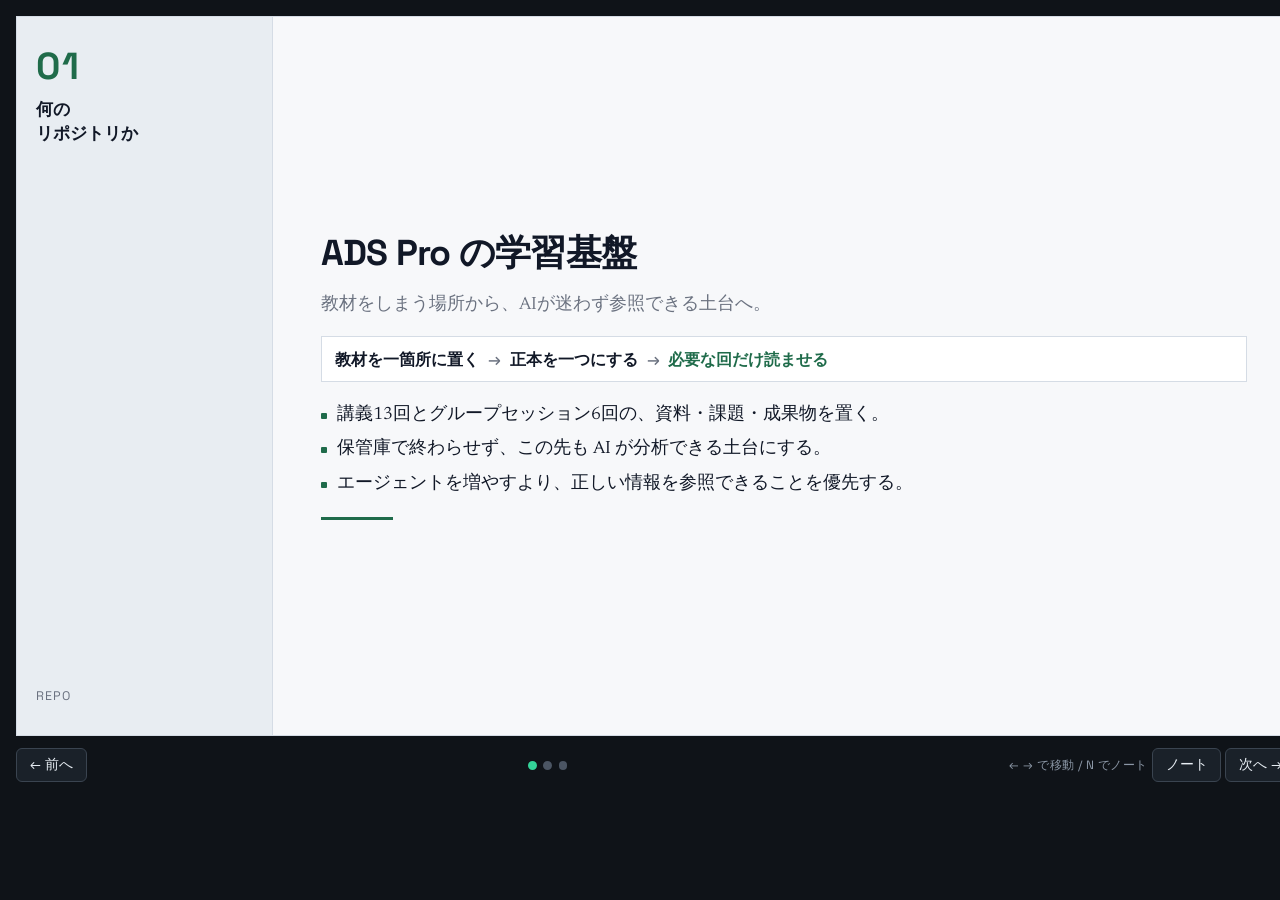
==== lectures/2nd/monthly-assignment/deliverables/slides/index.html @ b725f147 "Add 2nd lecture slides for the repository presentation Summarize the learning-repo redesign into a 3" ====
<!DOCTYPE html>
<html lang="ja">
<head>
  <meta charset="UTF-8" />
  <meta name="viewport" content="width=device-width, initial-scale=1" />
  <title>ADS Pro 学習リポジトリ（3枚）</title>
  <link rel="preconnect" href="https://fonts.googleapis.com" />
  <link rel="preconnect" href="https://fonts.gstatic.com" crossorigin />
  <link href="https://fonts.googleapis.com/css2?family=Newsreader:opsz,wght@6..72,400;6..72,600&family=Space+Grotesk:wght@500;600;700&display=swap" rel="stylesheet" />
  <style>
:root {
  --bg: #f7f8fa;
  --ink: #111827;
  --muted: #6b7280;
  --accent: #1f6b4a;
  --panel: #e8edf2;
  --line: #d5dce5;
  --rail: #e8edf2;
  --font-display: "Space Grotesk", "Helvetica Neue", "Noto Sans JP", "Noto Sans CJK JP", sans-serif;
  --font-body: "Newsreader", "Times New Roman", "Noto Serif JP", "Noto Sans CJK JP", serif;
  --slide-w: min(100vw, calc(100vh * 16 / 9));
  --slide-h: calc(var(--slide-w) * 9 / 16);
}

*,
*::before,
*::after {
  box-sizing: border-box;
}

html {
  color-scheme: light;
}

html,
body {
  margin: 0;
  min-height: 100%;
  background: #0f1318;
  color: var(--ink);
  font-family: var(--font-body);
}

body {
  display: grid;
  place-items: center;
  gap: 0.75rem;
  padding: 1rem;
}

.deck {
  width: var(--slide-w);
  height: var(--slide-h);
  position: relative;
  overflow: hidden;
  background: var(--bg);
  border: 1px solid var(--line);
}

.slide {
  position: absolute;
  inset: 0;
  display: none;
  grid-template-columns: 20% 1fr;
}

.slide.is-active {
  display: grid;
}

.rail {
  background: var(--rail);
  border-right: 1px solid var(--line);
  padding: clamp(1.1rem, 3.4vh, 2.1rem) clamp(0.85rem, 1.5vw, 1.25rem);
  display: flex;
  flex-direction: column;
  gap: 0.75rem;
}

.rail-num {
  font-family: var(--font-display);
  font-weight: 700;
  font-size: clamp(1.5rem, 3.4vw, 2.35rem);
  color: var(--accent);
  letter-spacing: 0.04em;
  line-height: 1;
}

.rail-question {
  font-family: var(--font-display);
  font-weight: 600;
  font-size: clamp(0.8rem, 1.4vw, 1.08rem);
  line-height: 1.4;
  color: var(--ink);
}

.rail-meta {
  margin-top: auto;
  font-family: var(--font-display);
  font-size: clamp(0.65rem, 1vw, 0.78rem);
  color: var(--muted);
  letter-spacing: 0.08em;
  text-transform: uppercase;
}

.main {
  padding: clamp(1.35rem, 4.4vh, 2.6rem) clamp(1.5rem, 4.4vw, 3rem);
  display: flex;
  flex-direction: column;
  justify-content: center;
  gap: clamp(0.75rem, 1.8vh, 1.15rem);
  min-width: 0;
}

.title {
  margin: 0;
  font-family: var(--font-display);
  font-weight: 700;
  font-size: clamp(1.35rem, 2.9vw, 2.25rem);
  line-height: 1.22;
  color: var(--ink);
  letter-spacing: -0.02em;
  max-width: 100%;
}

.lead {
  margin: 0;
  color: var(--muted);
  font-size: clamp(0.95rem, 1.4vw, 1.12rem);
  line-height: 1.45;
  max-width: 100%;
}

.flow {
  display: flex;
  flex-wrap: wrap;
  align-items: center;
  gap: 0.45rem 0.55rem;
  margin: 0.1rem 0 0.15rem;
  padding: 0.7rem 0.85rem;
  background: #fff;
  border: 1px solid var(--line);
  font-family: var(--font-display);
  font-size: clamp(0.82rem, 1.25vw, 1.02rem);
  font-weight: 600;
  line-height: 1.35;
  color: var(--ink);
}

.flow-step {
  white-space: nowrap;
}

.flow-step.is-ai {
  color: var(--accent);
}

.flow-arrow {
  color: var(--muted);
  font-weight: 500;
}

.points {
  list-style: none;
  margin: 0.15rem 0 0;
  padding: 0;
  display: grid;
  gap: 0.55rem;
}

.points li {
  position: relative;
  padding-left: 1.05rem;
  font-size: clamp(0.95rem, 1.4vw, 1.14rem);
  line-height: 1.42;
  max-width: 100%;
}

.points li::before {
  content: "";
  position: absolute;
  left: 0;
  top: 0.55em;
  width: 0.38rem;
  height: 0.38rem;
  border-radius: 1px;
  background: var(--accent);
}

.points strong {
  font-family: var(--font-display);
  font-weight: 650;
}

.tree {
  margin: 0;
  padding: 0.85rem 1rem;
  background: #fff;
  border: 1px solid var(--line);
  display: grid;
  gap: 0.28rem;
}

.tree-row {
  display: grid;
  grid-template-columns: minmax(14rem, 1.35fr) minmax(0, 1fr);
  gap: 0.6rem 1rem;
  align-items: baseline;
  font-family: var(--font-display);
  font-size: clamp(0.82rem, 1.28vw, 1.05rem);
  font-weight: 600;
  line-height: 1.35;
  color: var(--ink);
}

.tree-row.is-root {
  color: var(--accent);
  font-weight: 700;
  grid-template-columns: 1fr;
}

.tree-row.is-child {
  padding-left: 1.35rem;
}

.tree-role {
  color: var(--muted);
  font-weight: 500;
}

.rules {
  list-style: none;
  margin: 0;
  padding: 0;
  display: grid;
  gap: 0.7rem;
}

.rules li {
  padding: 0.72rem 0.95rem 0.78rem;
  background: #fff;
  border: 1px solid var(--line);
  border-left: 4px solid var(--accent);
}

.rule-label {
  display: block;
  margin-bottom: 0.22rem;
  font-family: var(--font-display);
  font-weight: 700;
  font-size: clamp(0.95rem, 1.45vw, 1.16rem);
  line-height: 1.3;
  color: var(--accent);
}

.rule-body {
  display: block;
  font-size: clamp(0.92rem, 1.32vw, 1.08rem);
  line-height: 1.45;
  color: var(--ink);
}

.accent-bar {
  width: 4.5rem;
  height: 3px;
  background: var(--accent);
  margin-top: 0.2rem;
}

.controls {
  width: var(--slide-w);
  display: flex;
  align-items: center;
  justify-content: space-between;
  gap: 0.75rem;
  color: #d7dde5;
  font-family: var(--font-display);
  font-size: 0.85rem;
}

.controls button {
  appearance: none;
  border: 1px solid #3a4450;
  background: #1a2129;
  color: #e8eef4;
  border-radius: 6px;
  padding: 0.45rem 0.8rem;
  font: inherit;
  cursor: pointer;
}

.controls button:hover {
  border-color: #6b8796;
}

.hint {
  color: #8b97a6;
  font-size: 0.75rem;
  letter-spacing: 0.04em;
}

.dots {
  display: flex;
  gap: 0.4rem;
}

.dots button {
  width: 0.55rem;
  height: 0.55rem;
  padding: 0;
  border-radius: 999px;
  border: 0;
  background: #4b5563;
}

.dots button.is-active {
  background: #34d399;
}

.notes {
  width: var(--slide-w);
  max-height: 11rem;
  overflow: auto;
  background: #151b22;
  border: 1px solid #2b3440;
  color: #c9d2dc;
  border-radius: 8px;
  padding: 0.8rem 1rem;
  font-family: var(--font-body);
  font-size: 0.92rem;
  line-height: 1.5;
  display: none;
}

.notes.is-open {
  display: block;
}

.notes-label {
  display: block;
  margin-bottom: 0.35rem;
  font-family: var(--font-display);
  font-size: 0.72rem;
  letter-spacing: 0.08em;
  text-transform: uppercase;
  color: #8b97a6;
}

.notes p {
  margin: 0.35rem 0;
}

@media (max-width: 720px) {
  body {
    padding: 0.5rem;
  }

  .slide {
    grid-template-columns: 26% 1fr;
  }

  .main {
    padding: 0.75rem 0.85rem;
    gap: 0.4rem;
  }

  .title {
    font-size: 1.02rem;
  }

  .lead,
  .points li,
  .rule-body {
    font-size: 0.78rem;
  }

  .flow {
    gap: 0.3rem;
    padding: 0.4rem 0.5rem;
    font-size: 0.72rem;
  }

  .tree {
    padding: 0.4rem 0.55rem;
    gap: 0.08rem;
  }

  .tree-row {
    grid-template-columns: minmax(0, 1.35fr) minmax(0, 0.85fr);
    gap: 0.25rem 0.4rem;
    font-size: 0.68rem;
  }

  .tree-row.is-child {
    padding-left: 0.65rem;
  }

  .rules {
    gap: 0.35rem;
  }

  .rules li {
    padding: 0.35rem 0.55rem 0.4rem;
  }

  .rule-label {
    font-size: 0.82rem;
  }

  .hint {
    display: none;
  }
}
  </style>
</head>
<body>
  <main class="deck" aria-live="polite">
    <section class="slide is-active" data-slide="1" aria-label="スライド1">
      <aside class="rail">
        <div class="rail-num">01</div>
        <div class="rail-question">何の<br />リポジトリか</div>
        <div class="rail-meta">Repo</div>
      </aside>
      <div class="main">
        <h1 class="title">ADS Pro の学習基盤</h1>
        <p class="lead">教材をしまう場所から、AIが迷わず参照できる土台へ。</p>
        <div class="flow" aria-label="このリポジトリでやりたいこと">
          <span class="flow-step">教材を一箇所に置く</span>
          <span class="flow-arrow">→</span>
          <span class="flow-step">正本を一つにする</span>
          <span class="flow-arrow">→</span>
          <span class="flow-step is-ai">必要な回だけ読ませる</span>
        </div>
        <ul class="points">
          <li>講義13回とグループセッション6回の、資料・課題・成果物を置く。</li>
          <li>保管庫で終わらせず、この先も AI が分析できる土台にする。</li>
          <li>エージェントを増やすより、正しい情報を参照できることを優先する。</li>
        </ul>
        <div class="accent-bar" aria-hidden="true"></div>
      </div>
    </section>

    <section class="slide" data-slide="2" aria-label="スライド2">
      <aside class="rail">
        <div class="rail-num">02</div>
        <div class="rail-question">どういう<br />構成にしたか</div>
        <div class="rail-meta">Layout</div>
      </aside>
      <div class="main">
        <h1 class="title">種別と回で分け、名前を固定する</h1>
        <div class="tree" aria-label="ディレクトリ構成">
          <div class="tree-row is-root"><span>ads-pro/</span></div>
          <div class="tree-row"><span>README.md</span><span class="tree-role">人間の入口</span></div>
          <div class="tree-row"><span>AGENTS.md</span><span class="tree-role">AI の共通ルール</span></div>
          <div class="tree-row"><span>program.md</span><span class="tree-role">全体方針の正本</span></div>
          <div class="tree-row"><span>lectures/1st … 13th</span><span class="tree-role">講義</span></div>
          <div class="tree-row is-child"><span>lecture-material/</span><span class="tree-role">原資料</span></div>
          <div class="tree-row is-child"><span>monthly-assignment/</span><span class="tree-role">課題と成果物</span></div>
          <div class="tree-row"><span>group-sessions/1st … 6th</span><span class="tree-role">資料と技術課題</span></div>
          <div class="tree-row"><span>.cursor/skills/</span><span class="tree-role">Cursor 固有</span></div>
        </div>
        <p class="lead">正本のファイル名は transcript / class-notes / assignment。</p>
      </div>
    </section>

    <section class="slide" data-slide="3" aria-label="スライド3">
      <aside class="rail">
        <div class="rail-num">03</div>
        <div class="rail-question">こだわった<br />ところ</div>
        <div class="rail-meta">Rules</div>
      </aside>
      <div class="main">
        <h1 class="title">置く、読ませる、最新に保つ</h1>
        <ul class="rules">
          <li>
            <span class="rule-label">何をどう置くか</span>
            <span class="rule-body">同じ情報は一箇所だけにする。<br />案内ファイルには、参照先のパスだけ書く。</span>
          </li>
          <li>
            <span class="rule-label">AIにどう読ませるか</span>
            <span class="rule-body">AGENTS.md → program.md → 対象の回だけ。<br />ツール専用の手順は .cursor/skills/ に閉じる。</span>
          </li>
          <li>
            <span class="rule-label">どう最新に保つか</span>
            <span class="rule-body">履歴は Git に任せる。<br />生成物は deliverables/。原資料は上書きしない。</span>
          </li>
        </ul>
      </div>
    </section>
  </main>

  <div class="controls">
    <button type="button" data-action="prev">← 前へ</button>
    <div class="dots" role="tablist" aria-label="スライド位置">
      <button type="button" class="is-active" data-goto="1" aria-label="1枚目"></button>
      <button type="button" data-goto="2" aria-label="2枚目"></button>
      <button type="button" data-goto="3" aria-label="3枚目"></button>
    </div>
    <div>
      <span class="hint">← → で移動 / N でノート</span>
      <button type="button" data-action="notes">ノート</button>
      <button type="button" data-action="next">次へ →</button>
    </div>
  </div>

  <aside class="notes" id="speaker-notes" hidden>
    <span class="notes-label">Speaker notes · 各40秒、合計約2分</span>
    <div data-notes-for="1">
      <p>このリポジトリは、ADS Pro の講義と課題を置く学習基盤です。講義が13回、グループセッションが6回あり、資料は回ごとに増えます。しまい込むだけではなく、AIがあとから正しい情報を参照できる土台にしました。</p>
      <p>やりたいことは3拍です。教材を一箇所に置く。正本を一つにする。必要な回だけ読ませる。エージェントを今から増やすことより、参照先がぶれないことを先にやります。</p>
    </div>
    <div data-notes-for="2" hidden>
      <p>一番上は3ファイルです。人間向けが README、AI 向けの共通ルールが AGENTS.md、プログラム全体の方針が program.md。中身は講義とグループセッションに分け、回の名前は 1st、2nd で揃えています。</p>
      <p>講義の各回では、文字起こしなどの原資料と、課題・成果物を分けます。正本のファイル名は transcript、class-notes、assignment です。Cursor だけで使う手順は .cursor/skills/ に閉じ、共通ルールには混ぜていません。</p>
    </div>
    <div data-notes-for="3" hidden>
      <p>こだわりは、講義で扱った3つの問いに対応しています。何をどう置くか。同じ説明は一箇所だけにして、案内ファイルにはパスだけ書きます。AIにどう読ませるか。最初から全部を読ませず、AGENTS.md、program.md、対象の回、の順に進ませます。ツール専用の手順は共通ルールに混ぜません。どう最新に保つか。過去の履歴は Git に任せ、今の正本だけを更新します。AIが作った要約やこのスライドは deliverables に置き、文字起こしと課題文は上書きしません。</p>
      <p>聞かれたとき。将来の検査役や要約役は今回は作りません。先に、正しいファイルを参照できる状態にします。社名や社内の固有名詞は、この題材には入れていません。</p>
    </div>
  </aside>

  <script>
    (() => {
      const slides = [...document.querySelectorAll(".slide")];
      const dots = [...document.querySelectorAll(".dots button")];
      const notesRoot = document.getElementById("speaker-notes");
      const noteBlocks = [...document.querySelectorAll("[data-notes-for]")];
      let index = 0;
      let notesOpen = false;

      function show(i) {
        index = (i + slides.length) % slides.length;
        slides.forEach((el, n) => el.classList.toggle("is-active", n === index));
        dots.forEach((el, n) => el.classList.toggle("is-active", n === index));
        noteBlocks.forEach((el, n) => {
          el.hidden = n !== index;
        });
      }

      document.querySelector('[data-action="prev"]').addEventListener("click", () => show(index - 1));
      document.querySelector('[data-action="next"]').addEventListener("click", () => show(index + 1));
      document.querySelector('[data-action="notes"]').addEventListener("click", () => {
        notesOpen = !notesOpen;
        notesRoot.hidden = !notesOpen;
        notesRoot.classList.toggle("is-open", notesOpen);
      });
      dots.forEach((btn) => {
        btn.addEventListener("click", () => show(Number(btn.dataset.goto) - 1));
      });
      window.addEventListener("keydown", (e) => {
        if (e.key === "ArrowRight" || e.key === " ") {
          e.preventDefault();
          show(index + 1);
        } else if (e.key === "ArrowLeft") {
          e.preventDefault();
          show(index - 1);
        } else if (e.key === "n" || e.key === "N") {
          notesOpen = !notesOpen;
          notesRoot.hidden = !notesOpen;
          notesRoot.classList.toggle("is-open", notesOpen);
        }
      });
    })();
  </script>
</body>
</html>
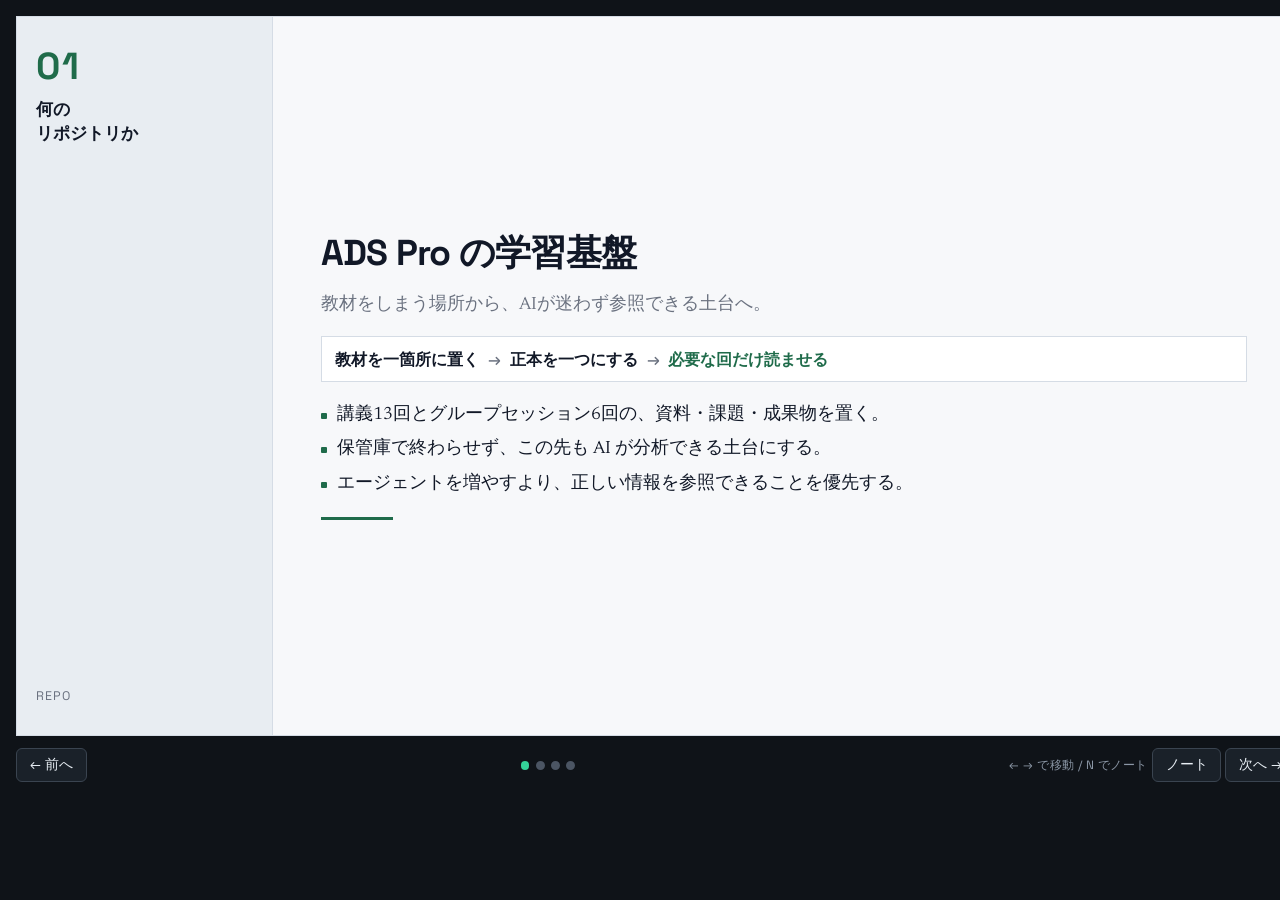
==== commit 6d328b08: "Add an appendix slide on the pre-lecture repository Show the November folder layout, where it misses" ====
--- a/lectures/2nd/monthly-assignment/deliverables/slides/index.html
+++ b/lectures/2nd/monthly-assignment/deliverables/slides/index.html
@@ -3,7 +3,7 @@
 <head>
   <meta charset="UTF-8" />
   <meta name="viewport" content="width=device-width, initial-scale=1" />
-  <title>ADS Pro 学習リポジトリ（3枚）</title>
+  <title>ADS Pro 学習リポジトリ（4枚）</title>
   <link rel="preconnect" href="https://fonts.googleapis.com" />
   <link rel="preconnect" href="https://fonts.gstatic.com" crossorigin />
   <link href="https://fonts.googleapis.com/css2?family=Newsreader:opsz,wght@6..72,400;6..72,600&family=Space+Grotesk:wght@500;600;700&display=swap" rel="stylesheet" />
@@ -267,6 +267,88 @@
   margin-top: 0.2rem;
 }
 
+.appendix {
+  display: grid;
+  grid-template-columns: 1.08fr 0.92fr;
+  gap: 0.85rem 1.15rem;
+  align-items: start;
+}
+
+.appendix-label {
+  margin: 0 0 0.4rem;
+  font-family: var(--font-display);
+  font-weight: 700;
+  font-size: clamp(0.92rem, 1.35vw, 1.08rem);
+  line-height: 1.3;
+  color: var(--accent);
+}
+
+.tree.is-compact {
+  padding: 0.55rem 0.7rem;
+  gap: 0.16rem;
+}
+
+.tree.is-compact .tree-row {
+  font-size: clamp(0.74rem, 1.08vw, 0.92rem);
+  gap: 0.35rem 0.6rem;
+}
+
+.kicker {
+  margin: 0.55rem 0 0.28rem;
+  font-family: var(--font-display);
+  font-weight: 700;
+  font-size: clamp(0.72rem, 1vw, 0.82rem);
+  letter-spacing: 0.04em;
+  color: var(--muted);
+}
+
+.gaps {
+  list-style: none;
+  margin: 0;
+  padding: 0;
+  display: grid;
+  gap: 0.32rem;
+}
+
+.gaps li {
+  position: relative;
+  padding-left: 0.9rem;
+  font-size: clamp(0.78rem, 1.08vw, 0.92rem);
+  line-height: 1.38;
+}
+
+.gaps li::before {
+  content: "";
+  position: absolute;
+  left: 0;
+  top: 0.48em;
+  width: 0.32rem;
+  height: 0.32rem;
+  border-radius: 1px;
+  background: var(--accent);
+}
+
+.next-box {
+  display: grid;
+  gap: 0.65rem;
+  margin: 0;
+  padding: 0.75rem 0.85rem;
+  background: #fff;
+  border: 1px solid var(--line);
+  border-left: 4px solid var(--accent);
+}
+
+.next-box p {
+  margin: 0;
+  font-size: clamp(0.86rem, 1.2vw, 1.02rem);
+  line-height: 1.45;
+}
+
+.next-box strong {
+  font-family: var(--font-display);
+  font-weight: 700;
+}
+
 .controls {
   width: var(--slide-w);
   display: flex;
@@ -409,6 +491,36 @@
 
   .hint {
     display: none;
+  }
+
+  .appendix {
+    grid-template-columns: 1fr;
+    gap: 0.4rem;
+  }
+
+  .appendix-label,
+  .kicker {
+    margin-bottom: 0.15rem;
+  }
+
+  .tree.is-compact {
+    padding: 0.3rem 0.4rem;
+    gap: 0.04rem;
+  }
+
+  .tree.is-compact .tree-row,
+  .gaps li,
+  .next-box p {
+    font-size: 0.68rem;
+  }
+
+  .next-box {
+    gap: 0.3rem;
+    padding: 0.4rem 0.5rem;
+  }
+
+  .gaps {
+    gap: 0.12rem;
   }
 }
   </style>
@@ -487,6 +599,43 @@
         </ul>
       </div>
     </section>
+
+    <section class="slide" data-slide="4" aria-label="スライド4">
+      <aside class="rail">
+        <div class="rail-num">04</div>
+        <div class="rail-question">Appendix</div>
+        <div class="rail-meta">Extra</div>
+      </aside>
+      <div class="main">
+        <h1 class="title">受ける前の置き方と、これから</h1>
+        <div class="appendix">
+          <div>
+            <h2 class="appendix-label">2nd lecture を受ける前</h2>
+            <div class="tree is-compact" aria-label="受ける前のディレクトリ構成">
+              <div class="tree-row is-root"><span>ads-pro/</span></div>
+              <div class="tree-row"><span>2026年11月/</span></div>
+              <div class="tree-row is-child"><span>月次課題/</span><span class="tree-role">スライド・原稿など</span></div>
+              <div class="tree-row is-child"><span>１回目授業/</span><span class="tree-role">文字起こし・図</span></div>
+              <div class="tree-row is-child"><span>技術課題/</span><span class="tree-role">セッション文字起こしのみ</span></div>
+              <div class="tree-row"><span>.cursor/skills/</span><span class="tree-role">触らない想定</span></div>
+            </div>
+            <p class="kicker">講義の指針とのずれ</p>
+            <ul class="gaps">
+              <li>名前が日本語と日付。指針は英語の小文字と、回の名前。</li>
+              <li>月で束ねると、次の月に同じ置き場がもう一つできる。</li>
+              <li>技術課題の中身は、セッションの文字起こしだけ。<br />AGENTS.md と program.md がない。</li>
+            </ul>
+          </div>
+          <div>
+            <h2 class="appendix-label">この構成だから考えられること</h2>
+            <div class="next-box">
+              <p>講義後の文字起こしと課題は、いまも人が手で取って、所定の場所へ格納している。</p>
+              <p>置き場と読む順が固定されたので、同じ作業を Cursor や ChatGPT への指示に広げられる余地ができた。</p>
+            </div>
+          </div>
+        </div>
+      </div>
+    </section>
   </main>
 
   <div class="controls">
@@ -495,6 +644,7 @@
       <button type="button" class="is-active" data-goto="1" aria-label="1枚目"></button>
       <button type="button" data-goto="2" aria-label="2枚目"></button>
       <button type="button" data-goto="3" aria-label="3枚目"></button>
+      <button type="button" data-goto="4" aria-label="4枚目"></button>
     </div>
     <div>
       <span class="hint">← → で移動 / N でノート</span>
@@ -504,7 +654,7 @@
   </div>
 
   <aside class="notes" id="speaker-notes" hidden>
-    <span class="notes-label">Speaker notes · 各40秒、合計約2分</span>
+    <span class="notes-label">Speaker notes · 1〜3枚で約2分。4枚目は補足</span>
     <div data-notes-for="1">
       <p>このリポジトリは、ADS Pro の講義と課題を置く学習基盤です。講義が13回、グループセッションが6回あり、資料は回ごとに増えます。しまい込むだけではなく、AIがあとから正しい情報を参照できる土台にしました。</p>
       <p>やりたいことは3拍です。教材を一箇所に置く。正本を一つにする。必要な回だけ読ませる。エージェントを今から増やすことより、参照先がぶれないことを先にやります。</p>
@@ -516,6 +666,11 @@
     <div data-notes-for="3" hidden>
       <p>こだわりは、講義で扱った3つの問いに対応しています。何をどう置くか。同じ説明は一箇所だけにして、案内ファイルにはパスだけ書きます。AIにどう読ませるか。最初から全部を読ませず、AGENTS.md、program.md、対象の回、の順に進ませます。ツール専用の手順は共通ルールに混ぜません。どう最新に保つか。過去の履歴は Git に任せ、今の正本だけを更新します。AIが作った要約やこのスライドは deliverables に置き、文字起こしと課題文は上書きしません。</p>
       <p>聞かれたとき。将来の検査役や要約役は今回は作りません。先に、正しいファイルを参照できる状態にします。社名や社内の固有名詞は、この題材には入れていません。</p>
+    </div>
+    <div data-notes-for="4" hidden>
+      <p>補足です。2回目を受ける前は、2026年11月のフォルダに、月次課題、1回目の授業、技術課題を入れていました。スキルのフォルダは触らない想定でした。</p>
+      <p>講義の指針とのずれは3つです。名前が日本語と日付で、推奨の英語小文字でも、変わらない回の名前でもない。月で束ねているので、12月になると同じ種類の置き場がもう一つでき、直す場所が分かれる。技術課題という名前なのに中身はグループセッションの文字起こしだけで、AIが最初に読む AGENTS.md も、全体方針の program.md もなかった。</p>
+      <p>整理したあとも、文字起こしと課題の格納は、いまは人が手でやっています。置き場と読む順が固定されたので、Cursor や ChatGPT に、取ってきて所定の場所へ置く、と指示できる余地が広がりました。自動ではまだ動いていません。</p>
     </div>
   </aside>
 
